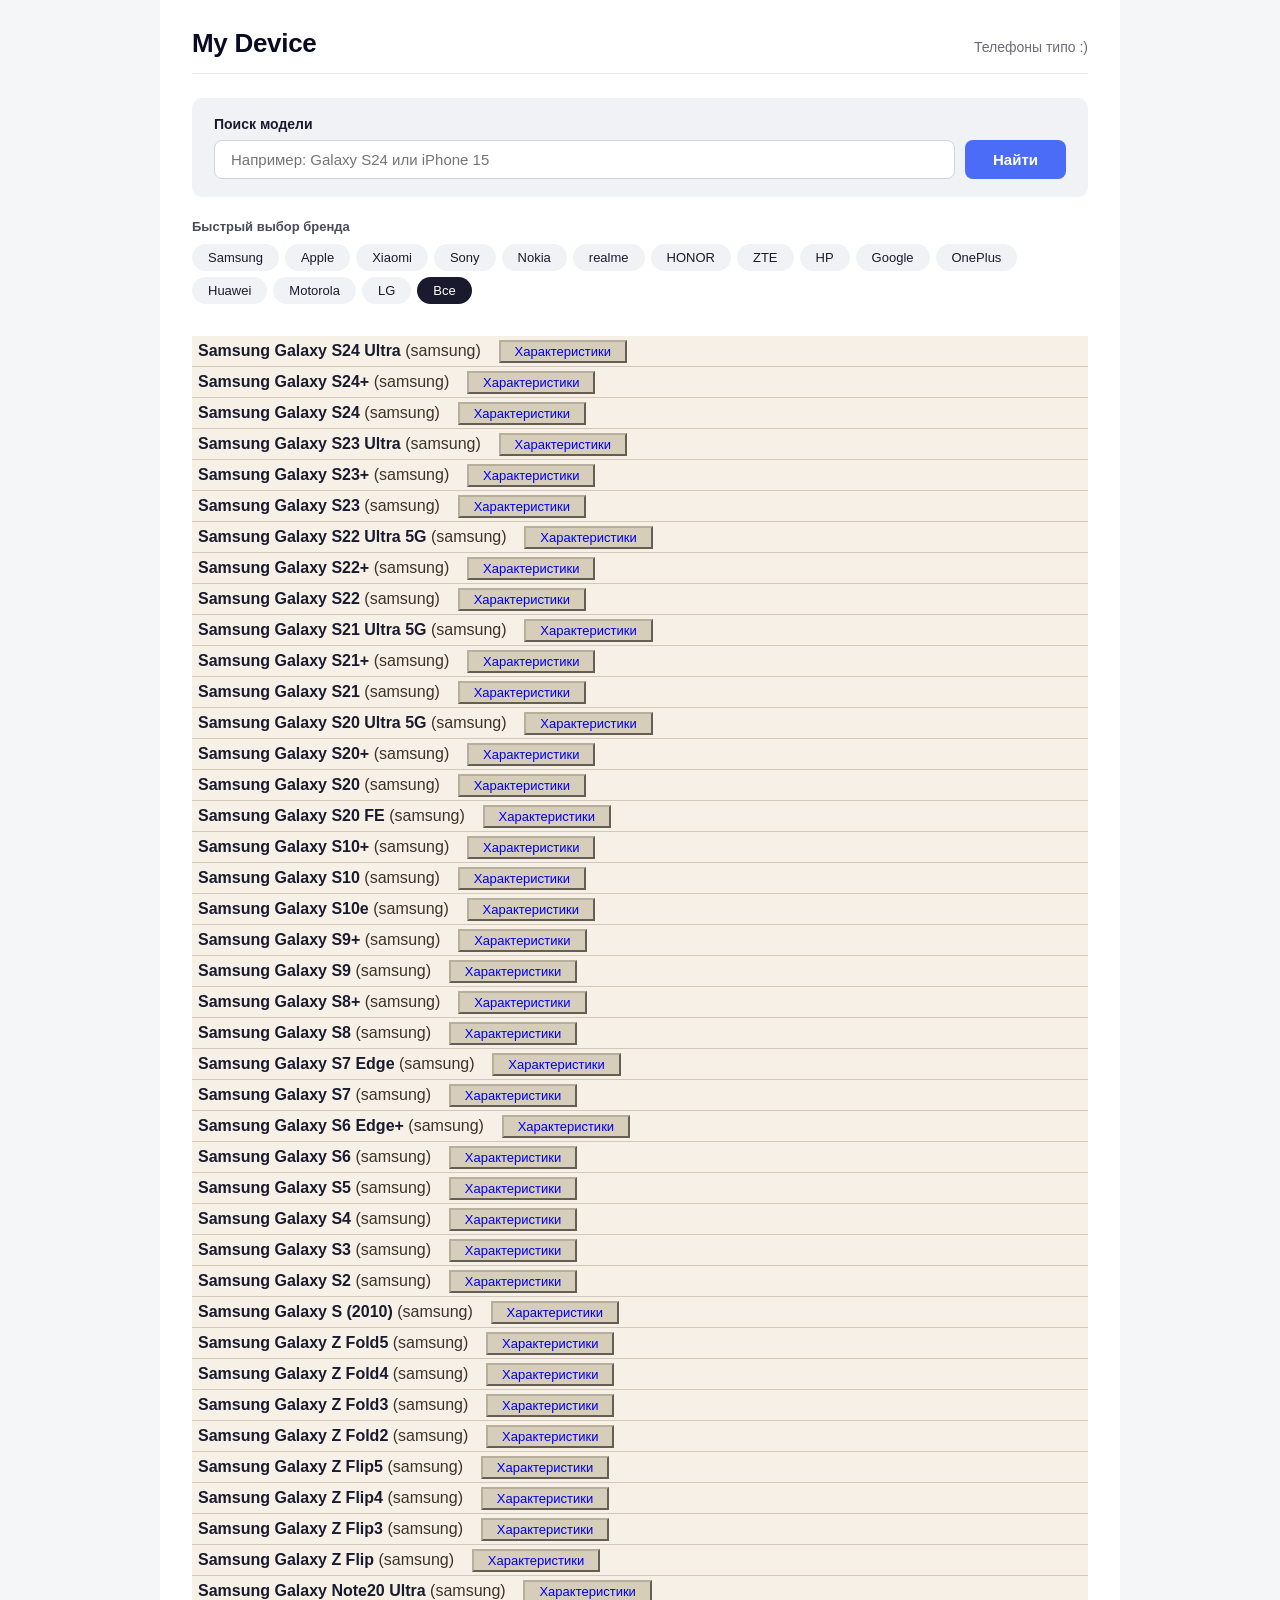
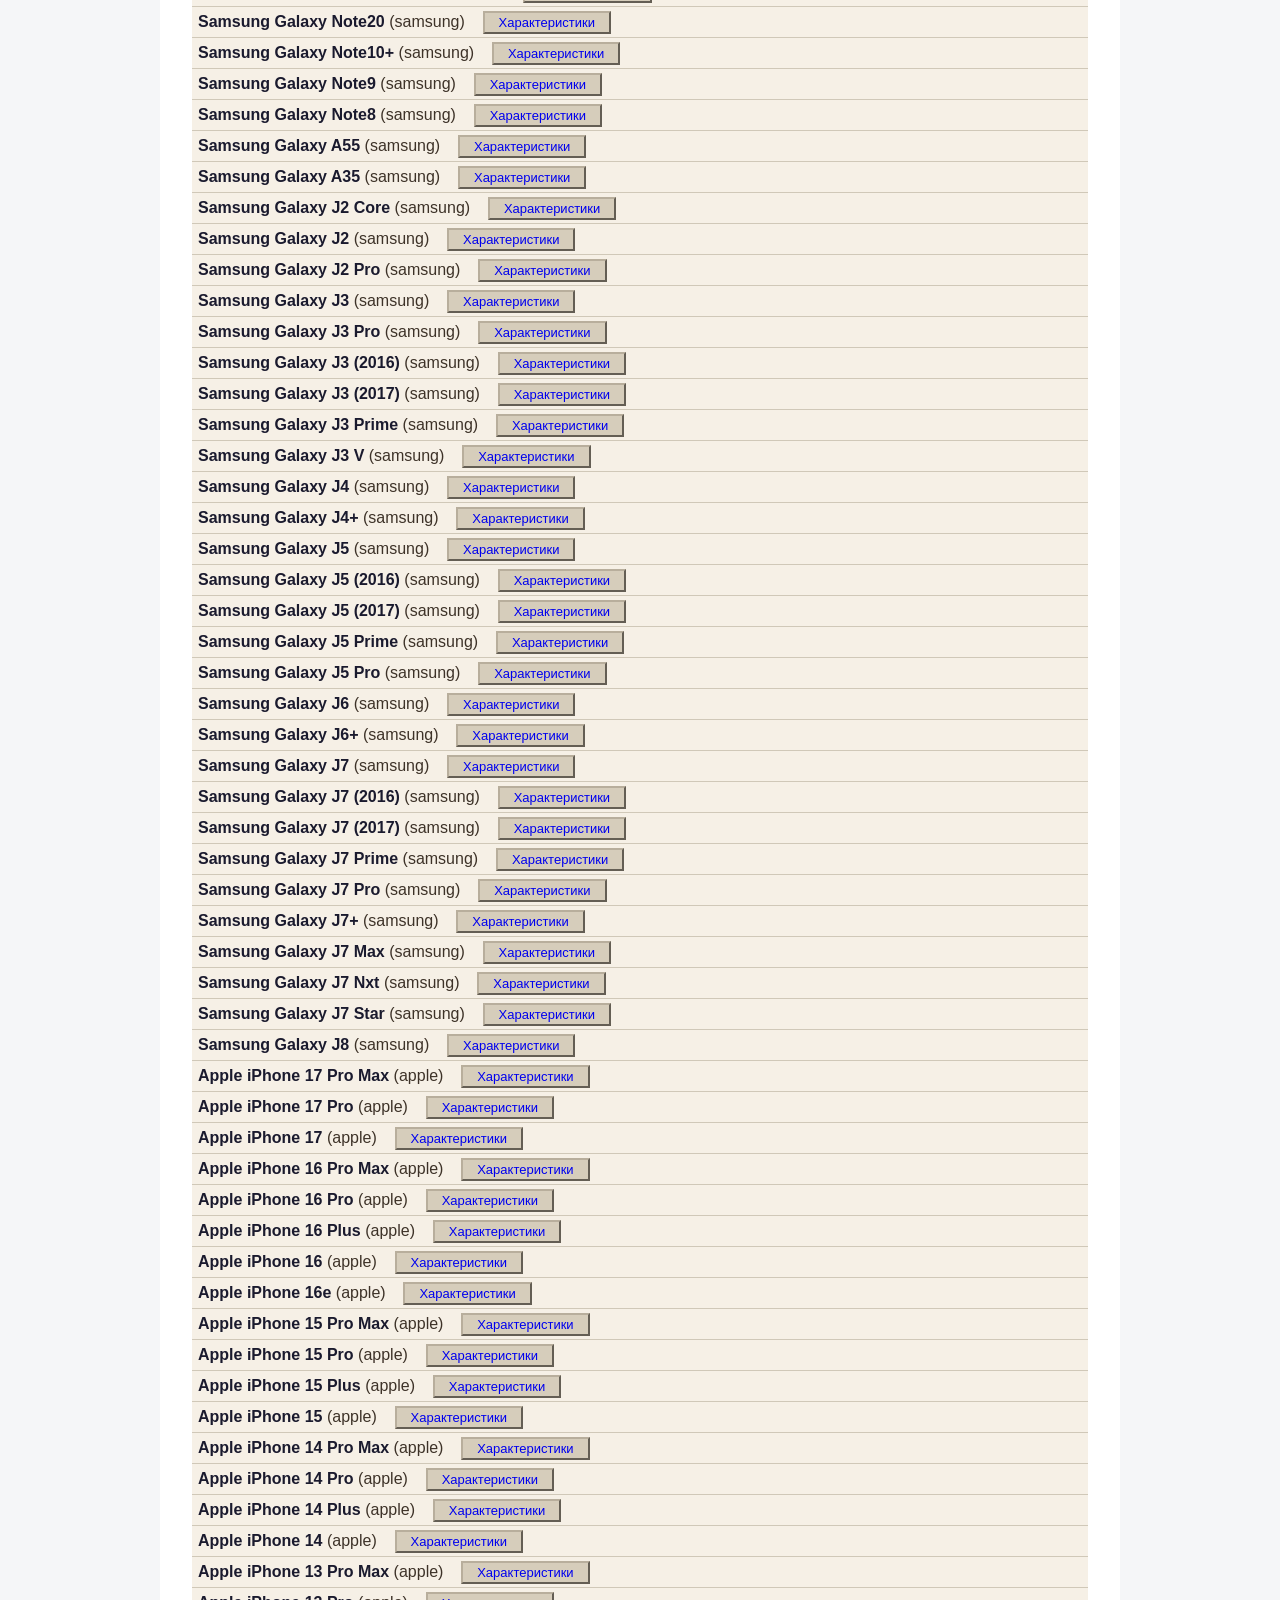
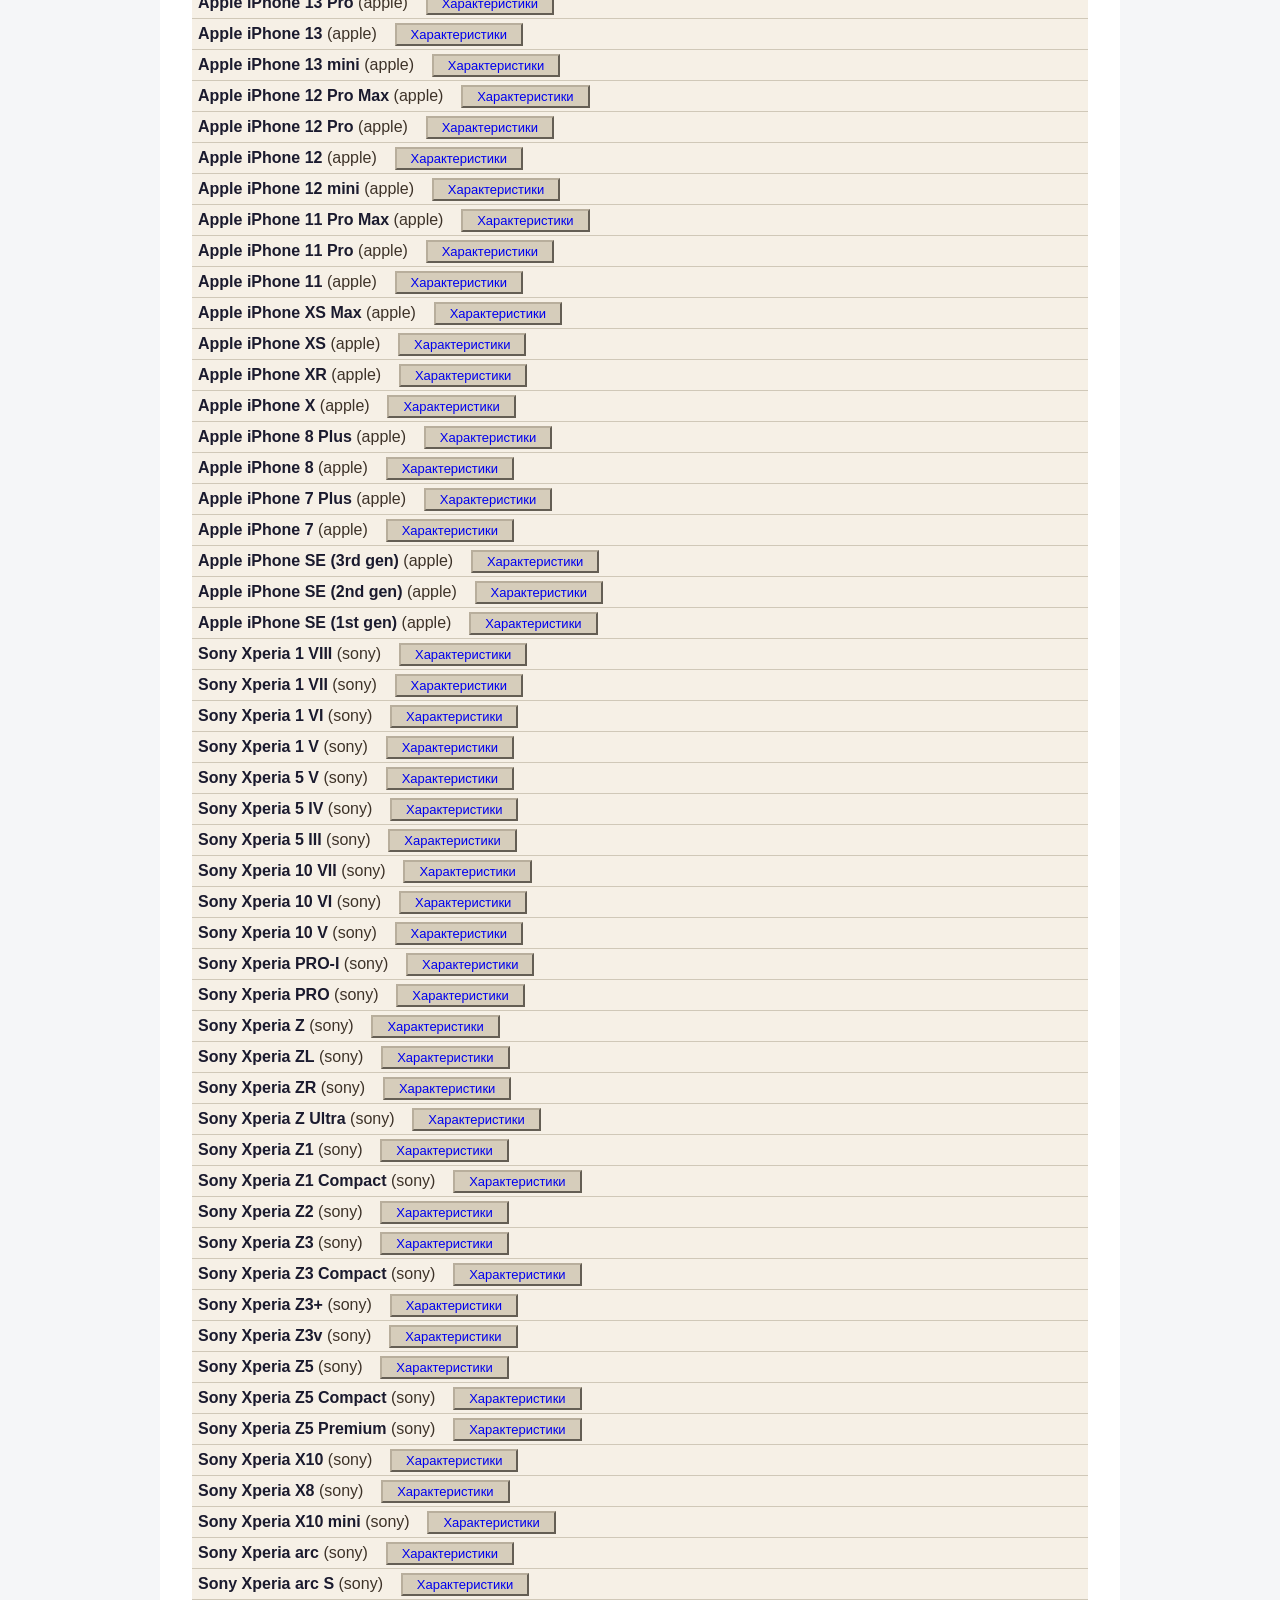
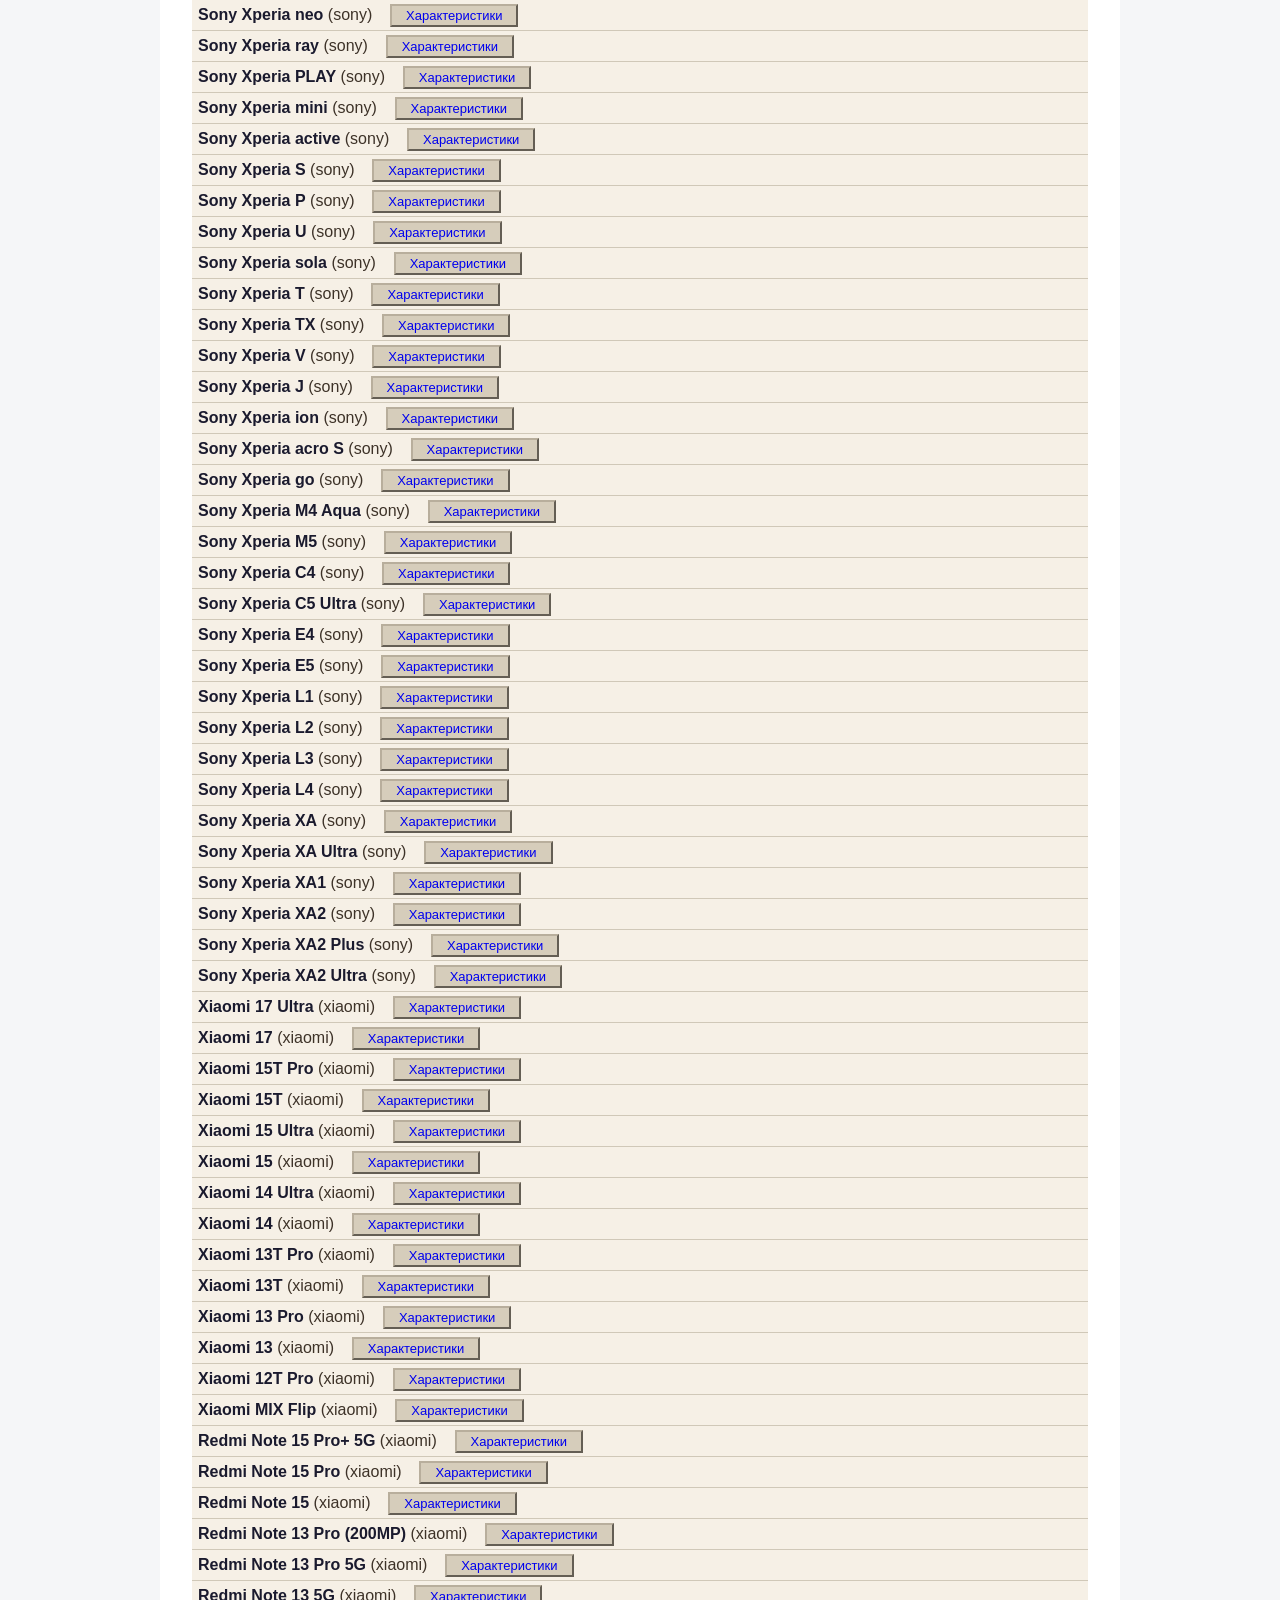
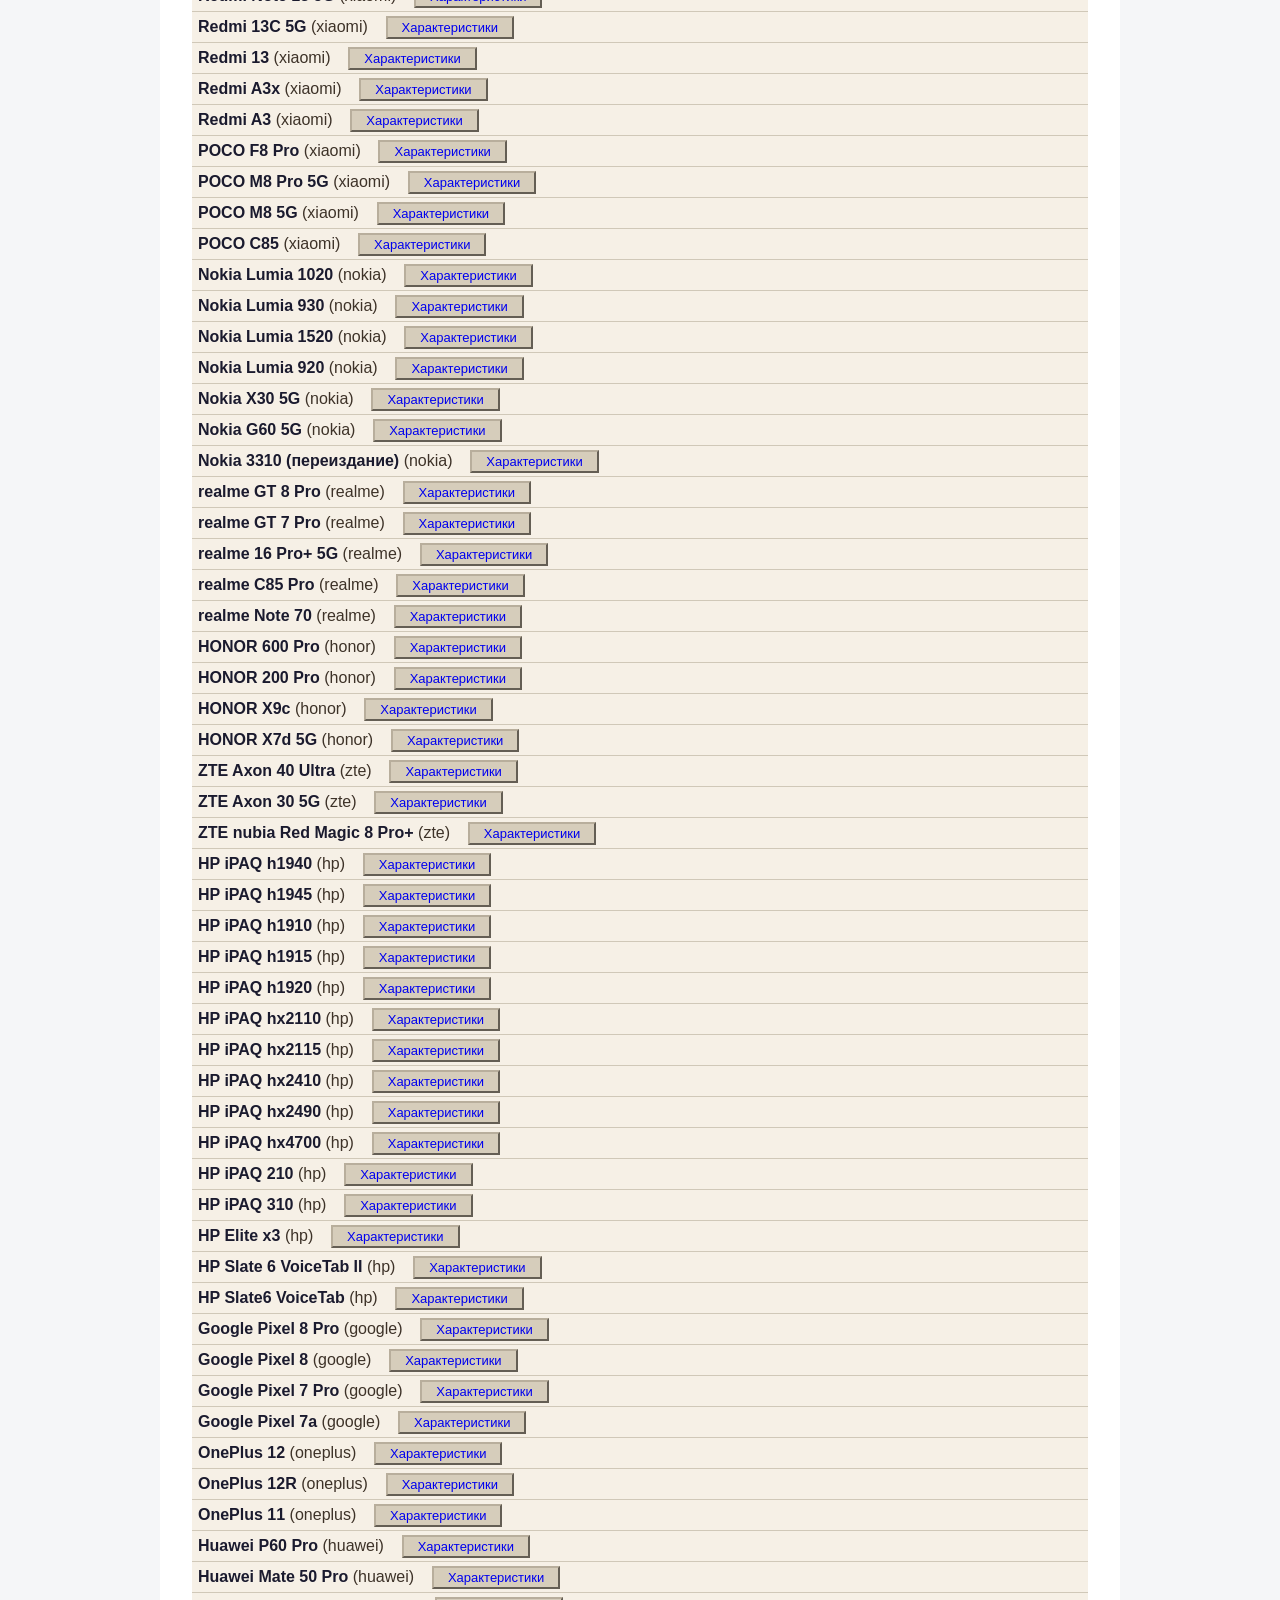
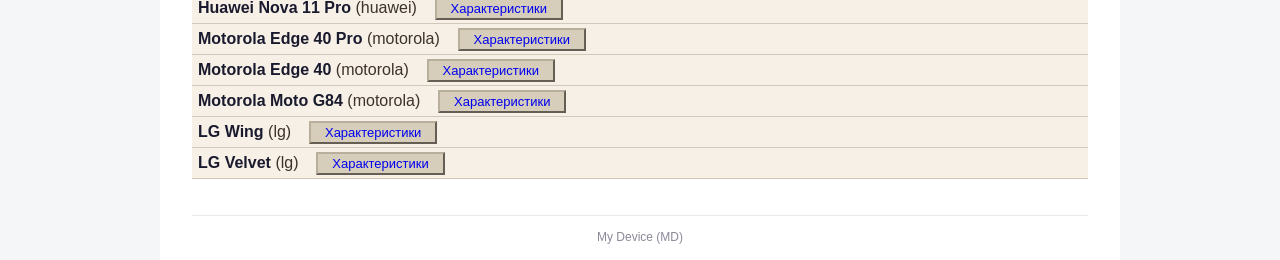
==== index.html @ 2fdfceb0 "Add files via upload" ====
<!DOCTYPE html>
<html lang="ru">
<head>
    <meta charset="UTF-8">
    <meta name="viewport" content="width=device-width, initial-scale=1.0">
    <title>My Device</title>
    <link rel="stylesheet" href="style.css">
</head>
<body>
    <div class="wrapper">
        <header>
            <div class="logo">My Device</div>
            <div class="tagline">Телефоны типо :)</div>
        </header>

        <section class="search-section">
            <form onsubmit="return searchDevice();">
                <label for="searchInput">Поиск модели</label>
                <div class="search-row">
                    <input type="text" id="searchInput" placeholder="Например: Galaxy S24 или iPhone 15">
                    <button type="submit">Найти</button>
                </div>
            </form>
        </section>

        <section class="brands-section">
            <div class="brands-label">Быстрый выбор бренда</div>
            <div class="brands-grid">
                <button onclick="filterBrand('samsung')" class="brand-btn">Samsung</button>
                <button onclick="filterBrand('apple')" class="brand-btn">Apple</button>
                <button onclick="filterBrand('xiaomi')" class="brand-btn">Xiaomi</button>
                <button onclick="filterBrand('sony')" class="brand-btn">Sony</button>
                <button onclick="filterBrand('nokia')" class="brand-btn">Nokia</button>
                <button onclick="filterBrand('realme')" class="brand-btn">realme</button>
                <button onclick="filterBrand('honor')" class="brand-btn">HONOR</button>
                <button onclick="filterBrand('zte')" class="brand-btn">ZTE</button>
                <button onclick="filterBrand('hp')" class="brand-btn">HP</button>
                <button onclick="filterBrand('google')" class="brand-btn">Google</button>
                <button onclick="filterBrand('oneplus')" class="brand-btn">OnePlus</button>
                <button onclick="filterBrand('huawei')" class="brand-btn">Huawei</button>
                <button onclick="filterBrand('motorola')" class="brand-btn">Motorola</button>
                <button onclick="filterBrand('lg')" class="brand-btn">LG</button>
                <button onclick="showAllDevices()" class="brand-btn brand-all">Все</button>
            </div>
        </section>

        <section class="results-section">
            <div id="deviceListContainer">
                
            </div>
        </section>

        <footer>
            My Device (MD)
        </footer>
    </div>

    <script src="devices.js"></script>
    <script src="main.js"></script>
</body>
</html>
---- style.css ----
* {
    margin: 0;
    padding: 0;
    box-sizing: border-box;
}

html, body {
    height: 100%;
}

body {
    font-family: -apple-system, BlinkMacSystemFont, 'Segoe UI', Roboto, Arial, sans-serif;
    background: #f5f6f8;
    color: #1a1a2e;
    padding: 0;
    margin: 0;
    display: flex;
    justify-content: center;
    align-items: flex-start;
    min-height: 100vh;
}

.wrapper {
    max-width: 960px;
    width: 100%;
    background: #ffffff;
    padding: 28px 32px 16px;
    min-height: 100vh;
}

header {
    display: flex;
    justify-content: space-between;
    align-items: baseline;
    padding-bottom: 14px;
    margin-bottom: 24px;
    border-bottom: 1px solid #e8eaed;
    flex-wrap: wrap;
    gap: 6px;
}

.logo {
    font-size: 26px;
    font-weight: 700;
    color: #0a0a23;
    letter-spacing: -0.3px;
}

.tagline {
    font-size: 14px;
    color: #6b6b7a;
}

.search-section {
    background: #f0f2f5;
    border-radius: 10px;
    padding: 18px 22px;
    margin-bottom: 22px;
}

.search-section label {
    display: block;
    font-weight: 600;
    font-size: 14px;
    color: #1a1a2e;
    margin-bottom: 8px;
}

.search-row {
    display: flex;
    gap: 10px;
    flex-wrap: wrap;
}

.search-row input {
    flex: 1;
    min-width: 180px;
    padding: 10px 16px;
    border: 1px solid #d0d4dc;
    border-radius: 8px;
    font-size: 15px;
    background: #ffffff;
    outline: none;
    transition: 0.15s;
}

.search-row input:focus {
    border-color: #4a6cf7;
    box-shadow: 0 0 0 3px rgba(74, 108, 247, 0.1);
}

.search-row button {
    padding: 10px 28px;
    background: #4a6cf7;
    color: #fff;
    border: none;
    border-radius: 8px;
    font-size: 15px;
    font-weight: 600;
    cursor: pointer;
    transition: 0.15s;
}

.search-row button:hover {
    background: #3a5cd9;
}

.brands-section {
    margin-bottom: 24px;
}

.brands-label {
    font-weight: 600;
    font-size: 13px;
    color: #4a4a5a;
    margin-bottom: 10px;
}

.brands-grid {
    display: flex;
    flex-wrap: wrap;
    gap: 6px;
}

.brand-btn {
    padding: 6px 16px;
    background: #f0f2f5;
    border: none;
    border-radius: 20px;
    font-size: 13px;
    font-weight: 500;
    color: #1a1a2e;
    cursor: pointer;
    transition: 0.12s;
}

.brand-btn:hover {
    background: #e2e5eb;
}

.brand-all {
    background: #1a1a2e;
    color: #fff;
}

.brand-all:hover {
    background: #2d2d4a;
}

.results-section {
    padding: 4px 0;
    min-height: 120px;
}

#deviceListContainer,
#deviceDetailContainer {
    padding: 4px 0;
}

.device-item {
    display: flex;
    justify-content: space-between;
    align-items: center;
    padding: 12px 14px;
    background: #fafbfd;
    border-radius: 8px;
    margin-bottom: 4px;
    transition: 0.1s;
}

.device-item:hover {
    background: #f0f2f5;
}

.device-name {
    font-weight: 500;
    font-size: 15px;
    color: #0a0a23;
}

.device-brand {
    font-size: 13px;
    color: #6b6b7a;
    margin-left: 8px;
}

.device-link {
    padding: 5px 18px;
    background: #4a6cf7;
    color: #fff;
    border-radius: 20px;
    text-decoration: none;
    font-size: 13px;
    font-weight: 500;
    transition: 0.12s;
    white-space: nowrap;
}

.device-link:hover {
    background: #3a5cd9;
}

/* Детальная карточка — без рамок */
.detail-card {
    padding: 8px 0;
}

.detail-card h2 {
    font-size: 24px;
    color: #0a0a23;
    margin-bottom: 4px;
    font-weight: 600;
}

.detail-card .meta {
    color: #6b6b7a;
    font-size: 14px;
    margin-bottom: 16px;
}

.detail-card .specs {
    background: #f0f2f5;
    padding: 16px 18px;
    border-radius: 8px;
    font-size: 15px;
    line-height: 1.6;
}

.detail-card .label {
    font-weight: 600;
    color: #1a1a2e;
}

.back-link {
    display: inline-block;
    padding: 8px 22px;
    background: #f0f2f5;
    color: #1a1a2e;
    border-radius: 20px;
    text-decoration: none;
    font-weight: 500;
    font-size: 14px;
    transition: 0.12s;
}

.back-link:hover {
    background: #e2e5eb;
}

.empty-state {
    padding: 28px 16px;
    text-align: center;
    color: #6b6b7a;
    font-size: 15px;
}

footer {
    margin-top: 28px;
    padding-top: 14px;
    border-top: 1px solid #e8eaed;
    text-align: center;
    font-size: 12px;
    color: #8a8a9a;
}

@media (max-width: 600px) {
    .wrapper { padding: 16px 14px; }
    .logo { font-size: 20px; }
    .search-row input { min-width: 120px; }
    .search-row button { padding: 10px 16px; }
    .brand-btn { padding: 5px 12px; font-size: 12px; }
    .device-item { flex-wrap: wrap; gap: 6px; }
    .device-link { padding: 4px 14px; font-size: 12px; }
    .detail-card h2 { font-size: 20px; }
}
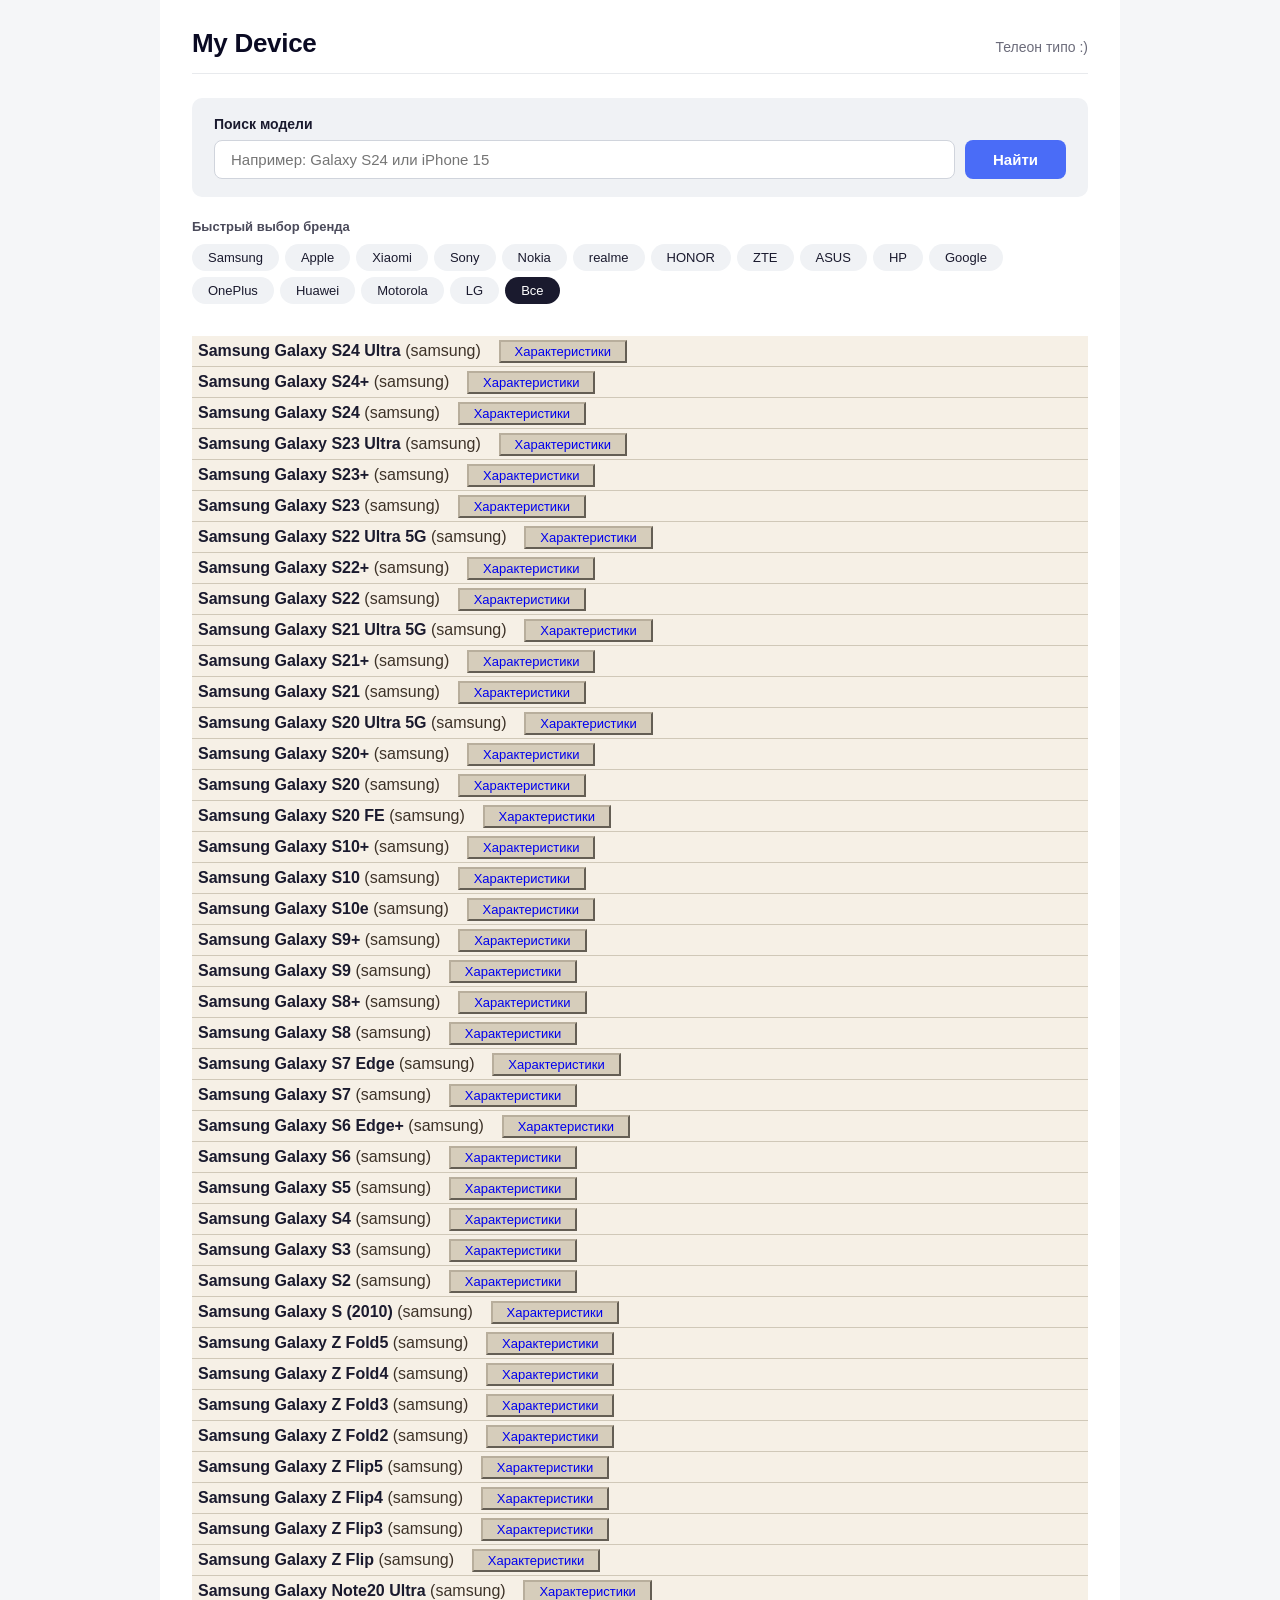
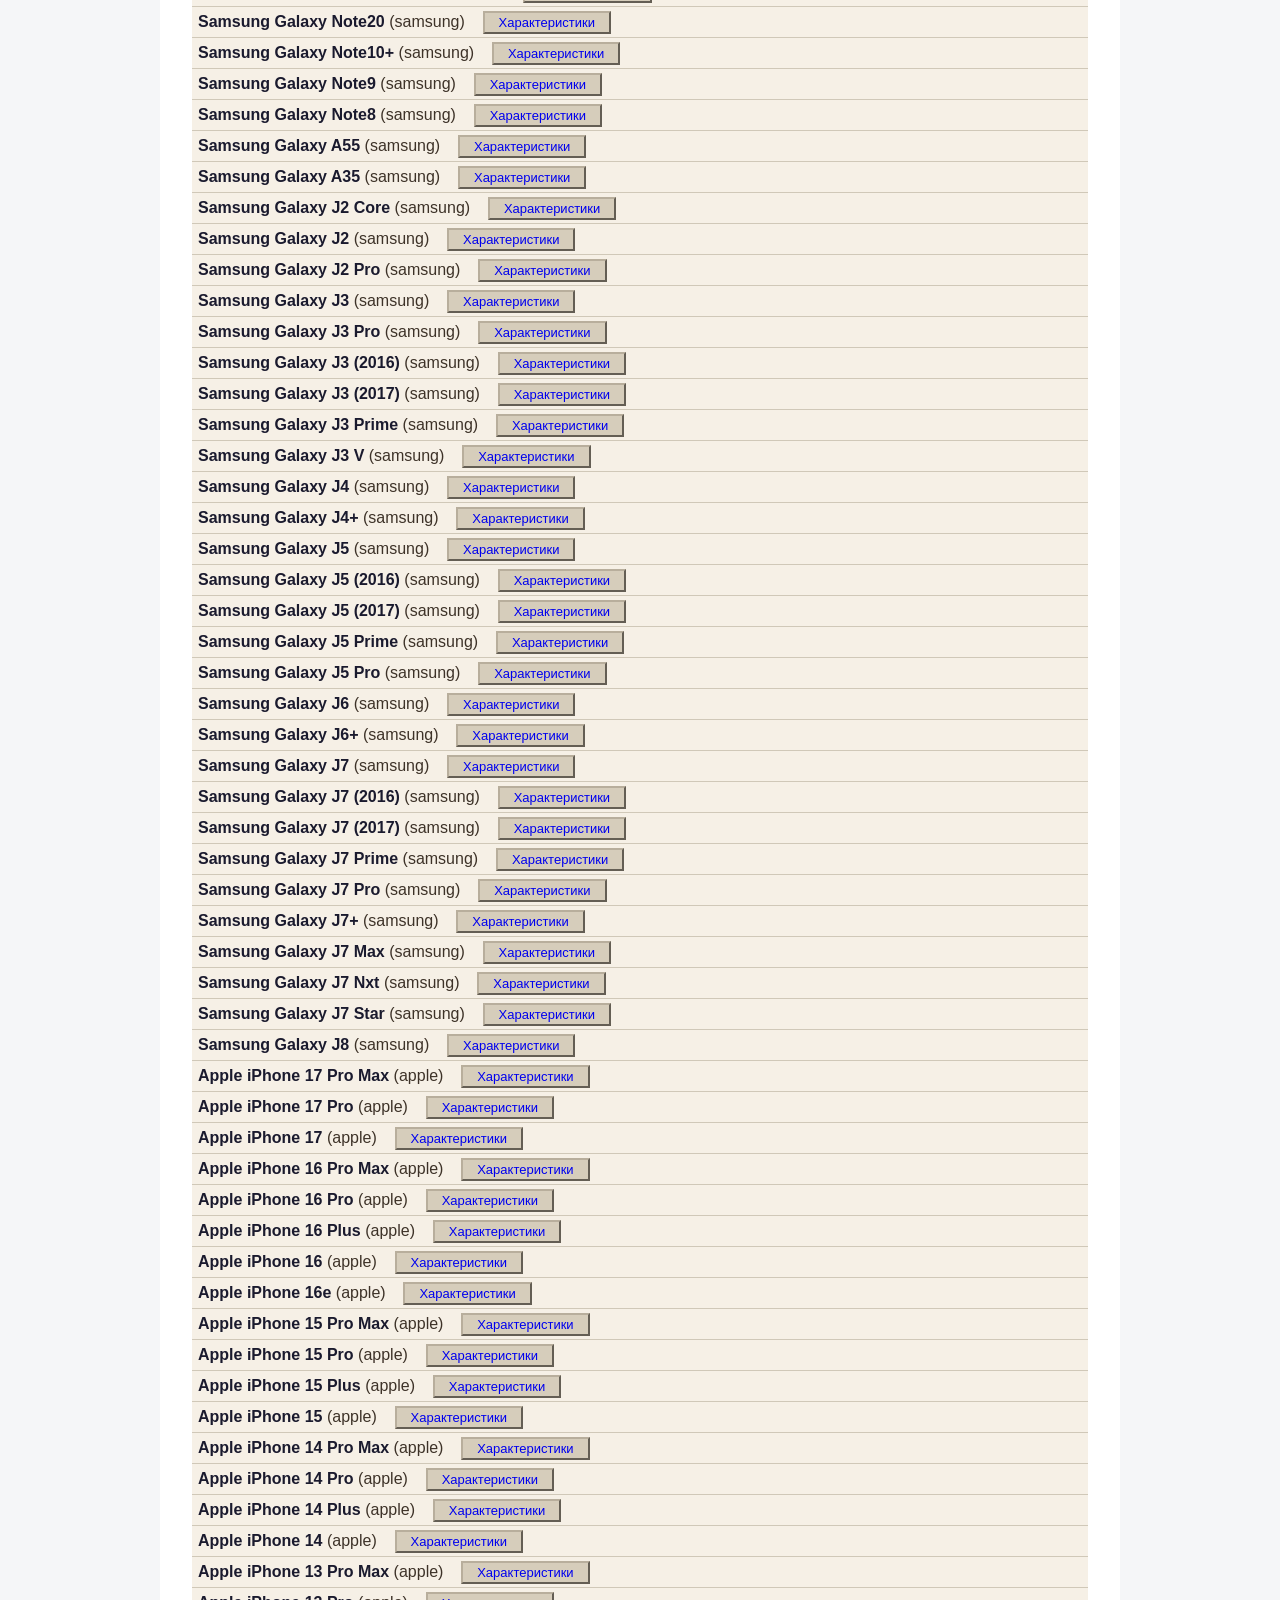
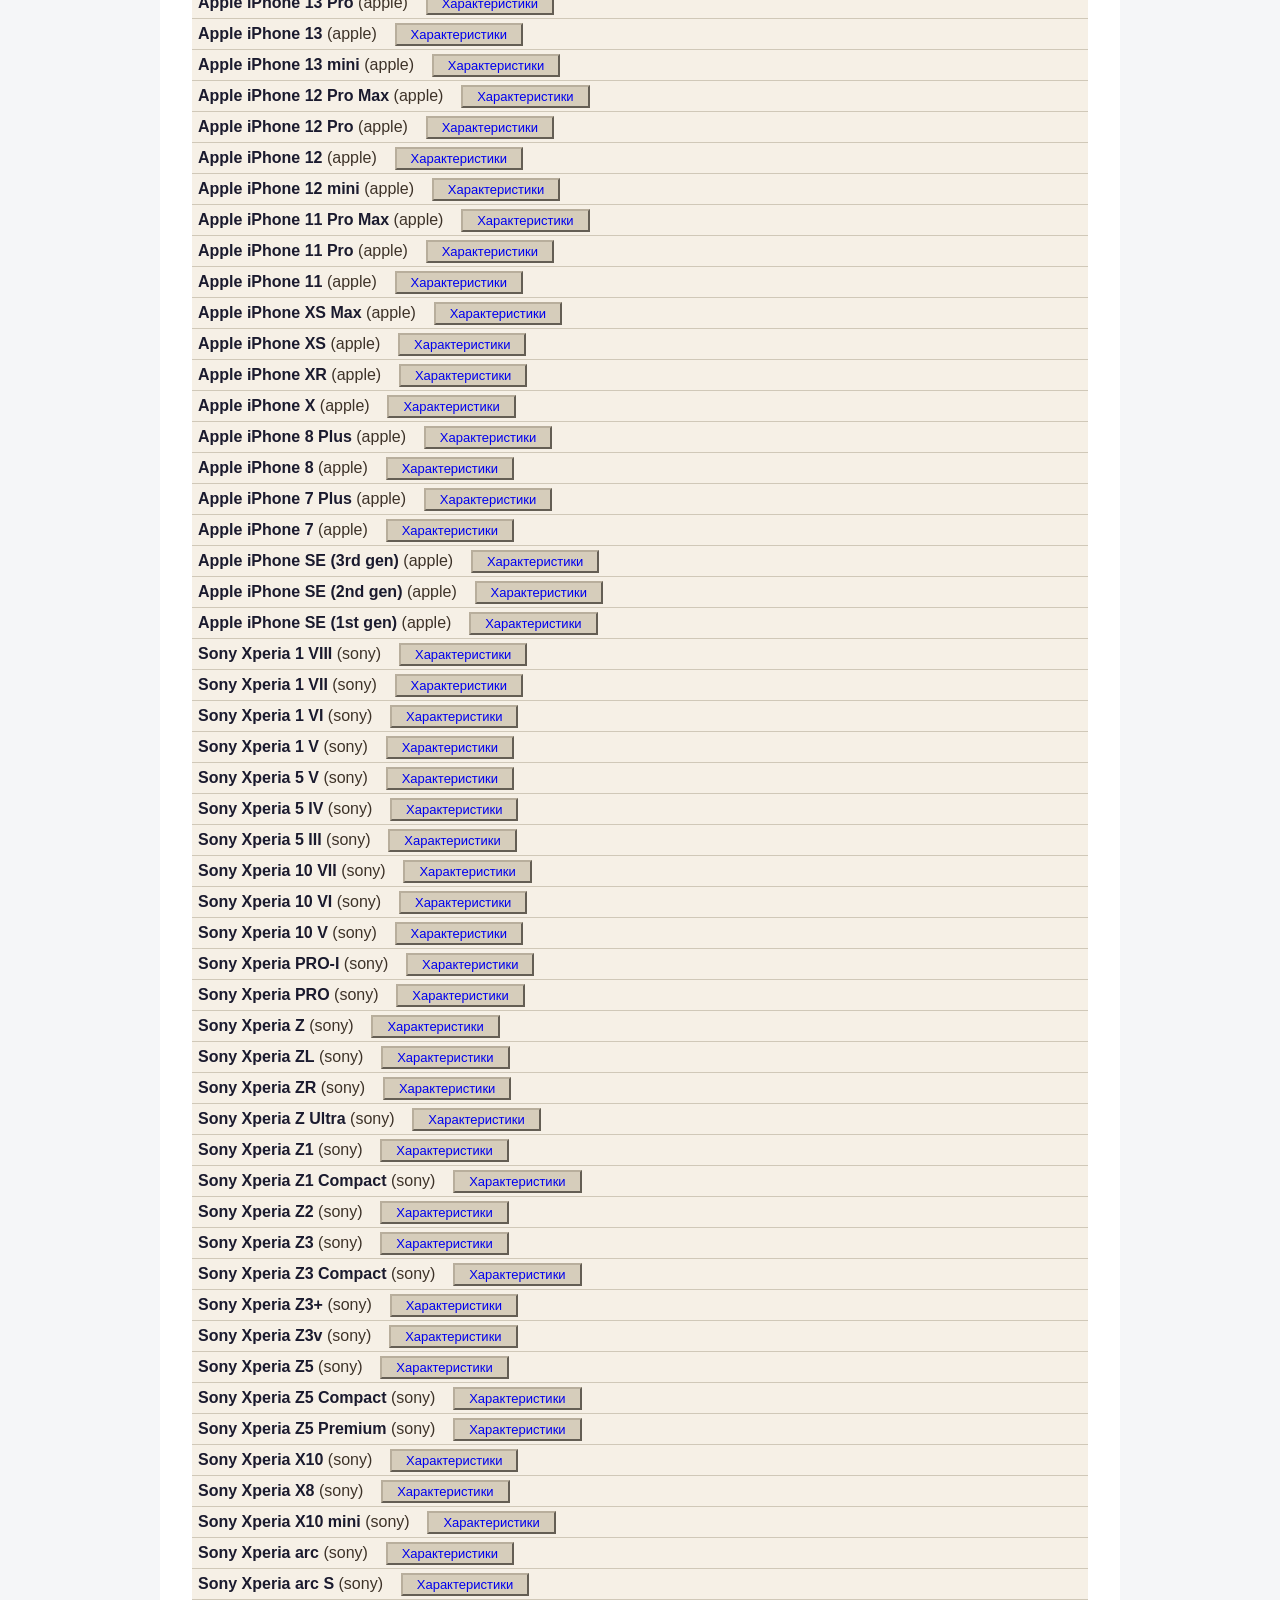
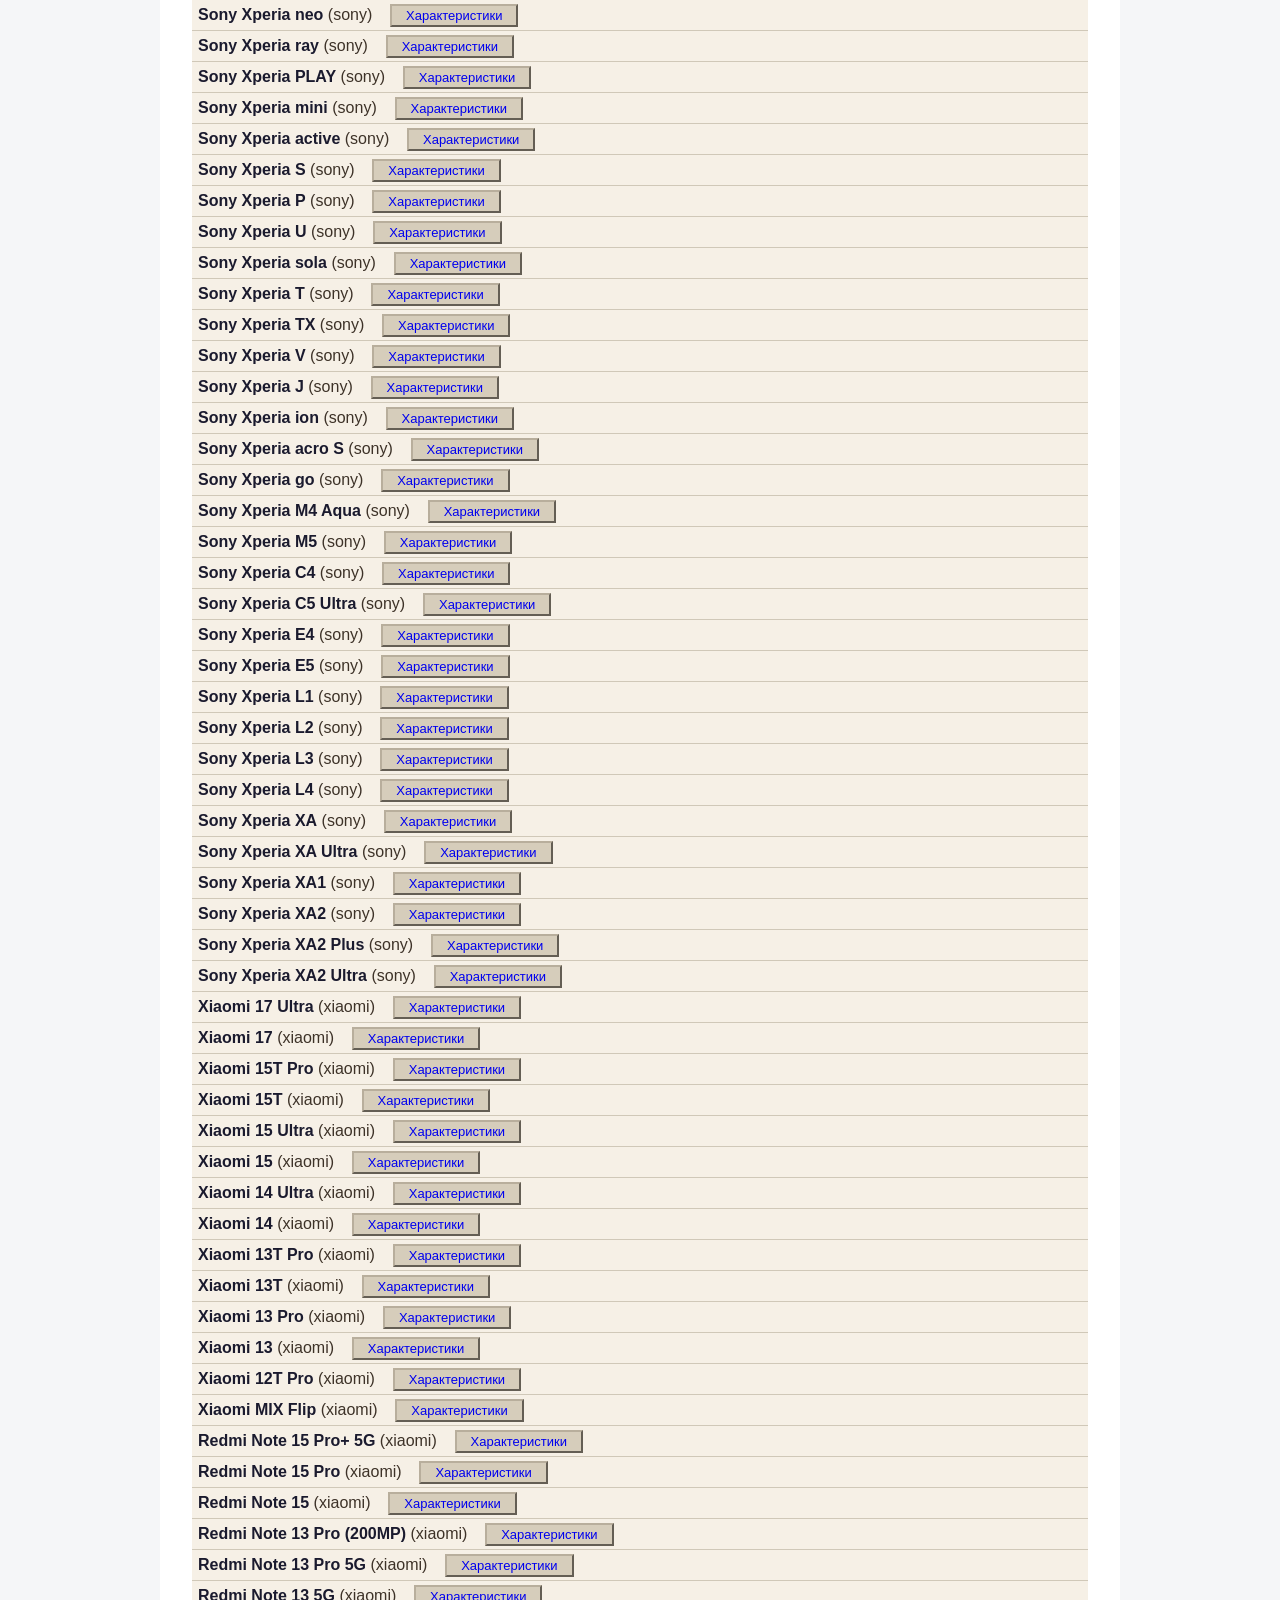
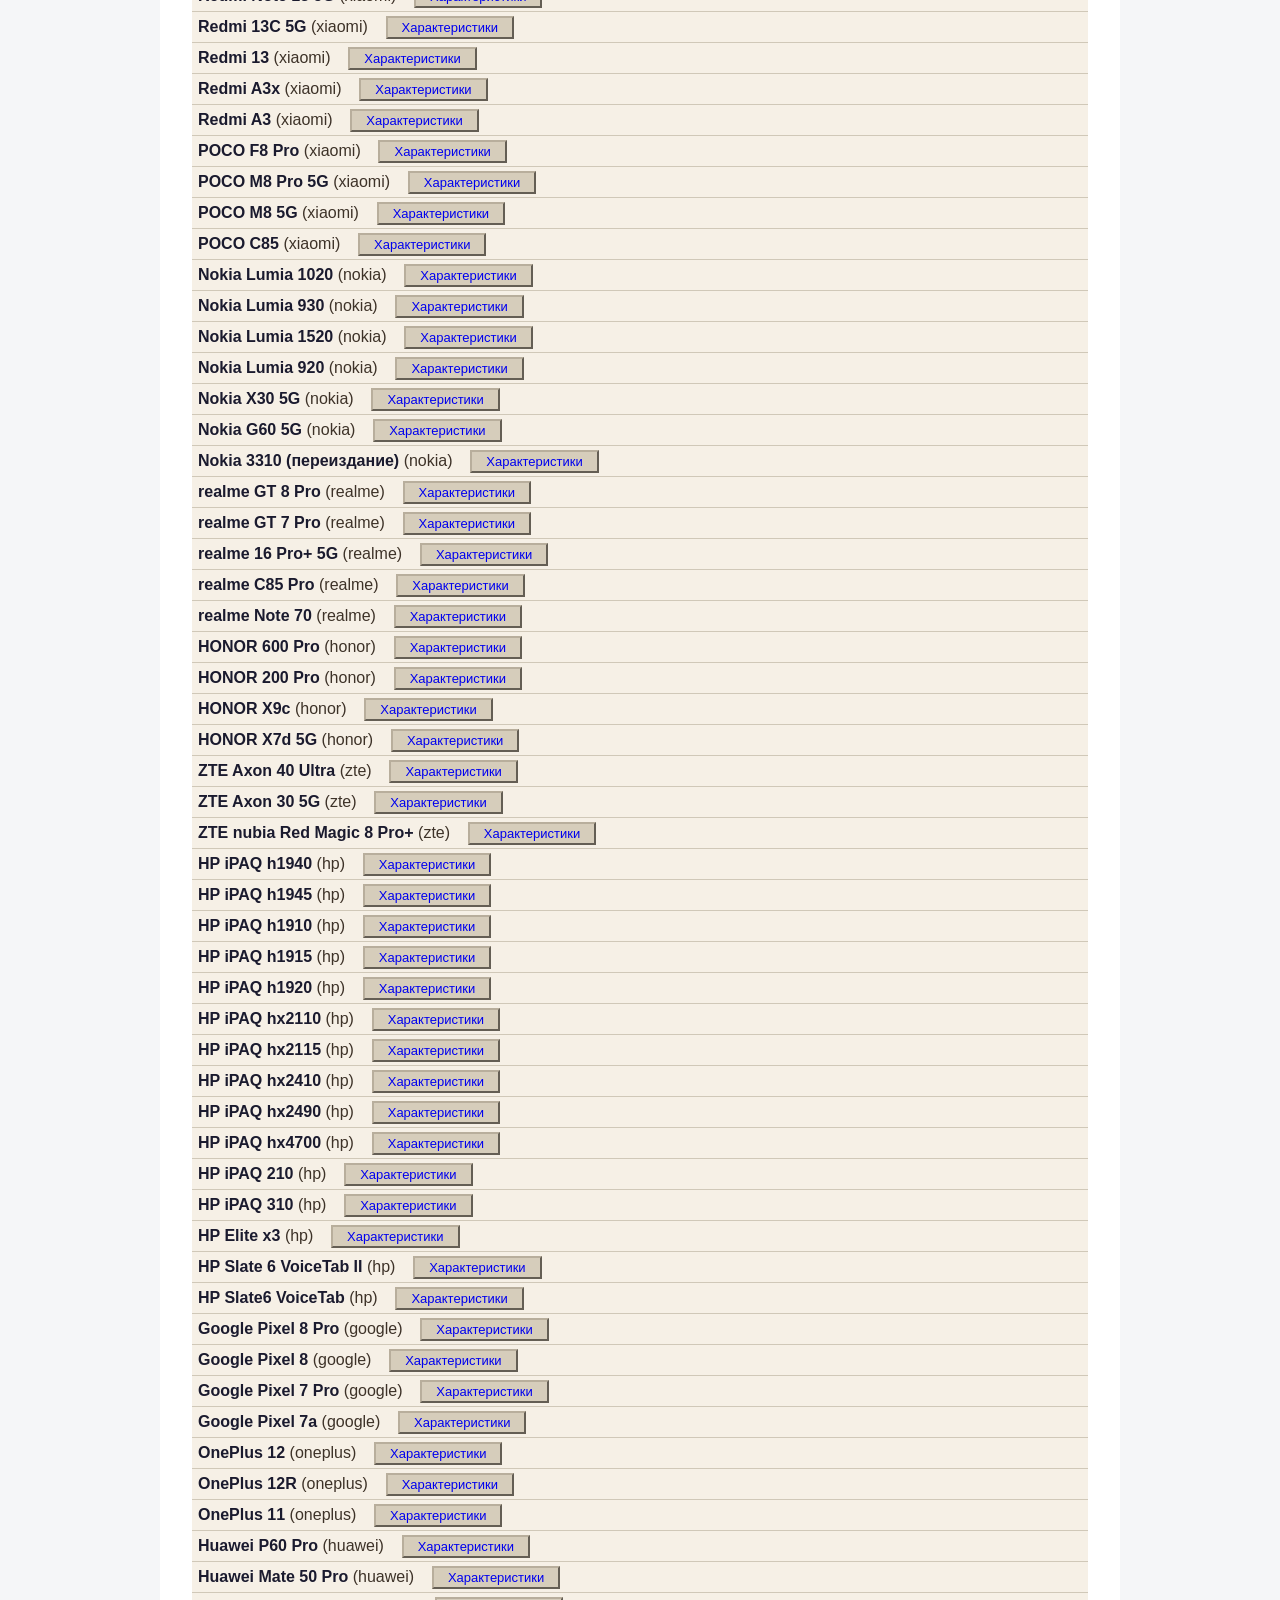
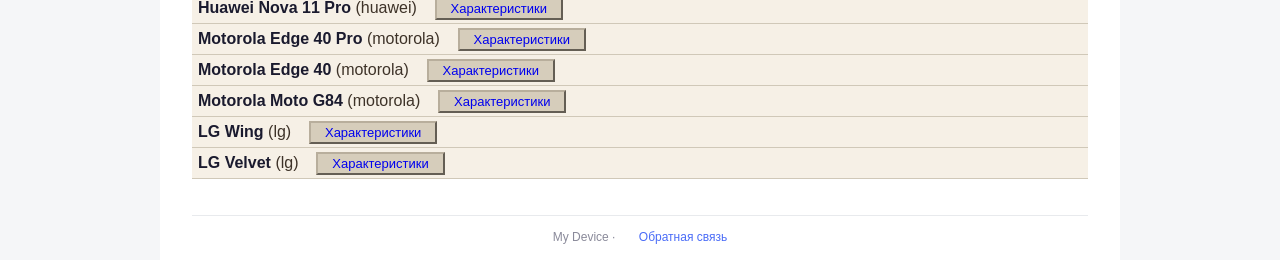
==== commit bf07d43e: "Update index.html" ====
--- a/index.html
+++ b/index.html
@@ -3,14 +3,14 @@
 <head>
     <meta charset="UTF-8">
     <meta name="viewport" content="width=device-width, initial-scale=1.0">
-    <title>My Device</title>
+    <title>My Device — каталог телефонов</title>
     <link rel="stylesheet" href="style.css">
 </head>
 <body>
     <div class="wrapper">
         <header>
             <div class="logo">My Device</div>
-            <div class="tagline">Телефоны типо :)</div>
+            <div class="tagline">Телеон типо :)</div>
         </header>
 
         <section class="search-section">
@@ -34,6 +34,7 @@
                 <button onclick="filterBrand('realme')" class="brand-btn">realme</button>
                 <button onclick="filterBrand('honor')" class="brand-btn">HONOR</button>
                 <button onclick="filterBrand('zte')" class="brand-btn">ZTE</button>
+                <button onclick="filterBrand('asus')" class="brand-btn">ASUS</button>
                 <button onclick="filterBrand('hp')" class="brand-btn">HP</button>
                 <button onclick="filterBrand('google')" class="brand-btn">Google</button>
                 <button onclick="filterBrand('oneplus')" class="brand-btn">OnePlus</button>
@@ -46,16 +47,17 @@
 
         <section class="results-section">
             <div id="deviceListContainer">
-                
+                <!-- список устройств -->
             </div>
         </section>
 
         <footer>
-            My Device (MD)
+            <span>My Device &middot;</span>
+            <span style="margin-left: 20px;"><a href="pls.html" style="color: #4a6cf7; text-decoration: none; font-weight: 500;">Обратная связь</a></span>
         </footer>
     </div>
 
     <script src="devices.js"></script>
     <script src="main.js"></script>
 </body>
-</html>+</html>
